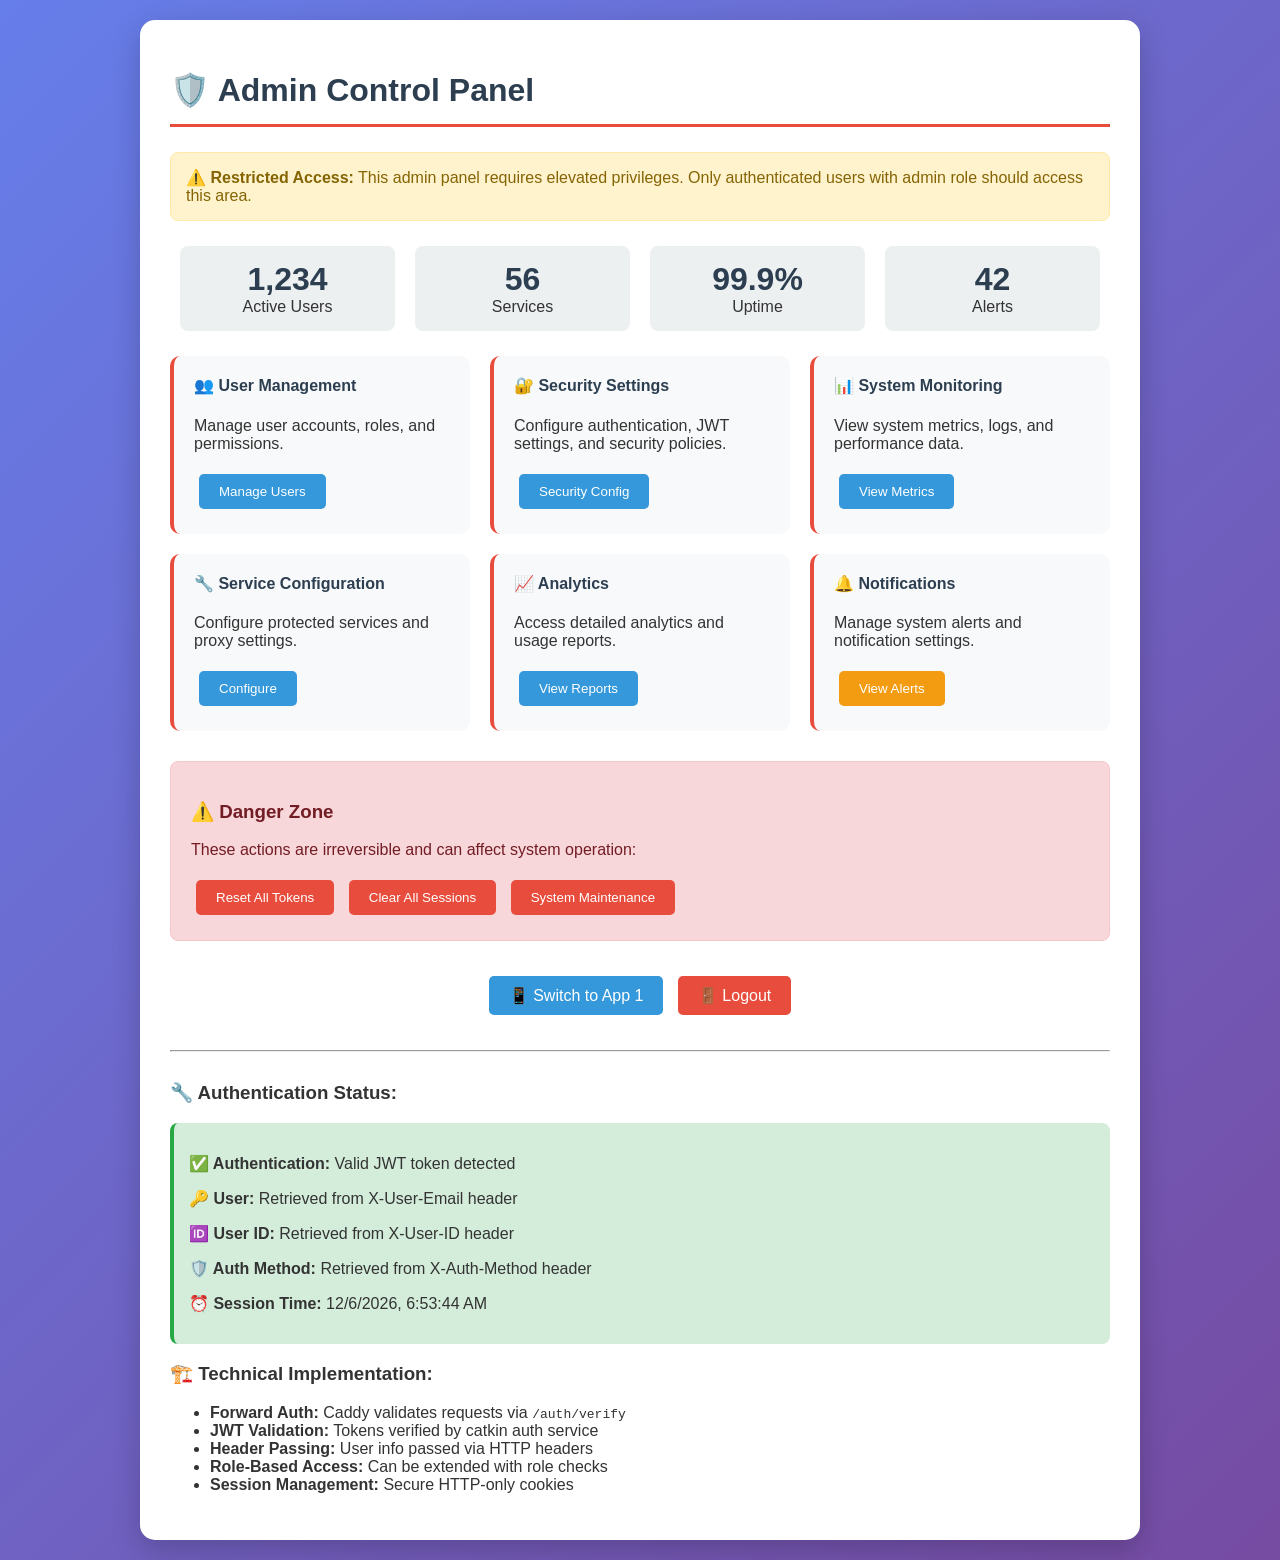
==== caddy/demo-apps/example-app2/index.html @ 6c41c5cb "feat: add caddy instructions" ====
<!DOCTYPE html>
<html lang="en">
<head>
    <meta charset="UTF-8">
    <meta name="viewport" content="width=device-width, initial-scale=1.0">
    <title>Admin Panel</title>
    <style>
        body {
            font-family: 'Segoe UI', Tahoma, Geneva, Verdana, sans-serif;
            max-width: 1000px;
            margin: 0 auto;
            padding: 20px;
            background: linear-gradient(135deg, #667eea 0%, #764ba2 100%);
            color: #333;
            min-height: 100vh;
        }
        .container {
            background: white;
            padding: 30px;
            border-radius: 15px;
            box-shadow: 0 10px 30px rgba(0,0,0,0.2);
        }
        .header {
            color: #2c3e50;
            border-bottom: 3px solid #e74c3c;
            padding-bottom: 15px;
            margin-bottom: 25px;
        }
        .admin-grid {
            display: grid;
            grid-template-columns: repeat(auto-fit, minmax(250px, 1fr));
            gap: 20px;
            margin: 25px 0;
        }
        .admin-card {
            background: #f8f9fa;
            padding: 20px;
            border-radius: 10px;
            border-left: 4px solid #e74c3c;
            transition: transform 0.2s;
        }
        .admin-card:hover {
            transform: translateY(-2px);
            box-shadow: 0 5px 15px rgba(0,0,0,0.1);
        }
        .admin-card h4 {
            margin-top: 0;
            color: #2c3e50;
        }
        .warning {
            background: #fff3cd;
            border: 1px solid #ffeaa7;
            color: #856404;
            padding: 15px;
            border-radius: 8px;
            margin: 20px 0;
        }
        .danger-zone {
            background: #f8d7da;
            border: 1px solid #f5c6cb;
            color: #721c24;
            padding: 20px;
            border-radius: 8px;
            margin: 30px 0;
        }
        .btn {
            padding: 10px 20px;
            border: none;
            border-radius: 5px;
            cursor: pointer;
            text-decoration: none;
            display: inline-block;
            margin: 5px;
            transition: all 0.2s;
        }
        .btn-primary { background: #3498db; color: white; }
        .btn-danger { background: #e74c3c; color: white; }
        .btn-warning { background: #f39c12; color: white; }
        .btn:hover { opacity: 0.8; transform: translateY(-1px); }
        .stats {
            display: flex;
            justify-content: space-around;
            margin: 25px 0;
        }
        .stat {
            text-align: center;
            padding: 15px;
            background: #ecf0f1;
            border-radius: 8px;
            flex: 1;
            margin: 0 10px;
        }
        .stat-number {
            font-size: 2em;
            font-weight: bold;
            color: #2c3e50;
        }
    </style>
</head>
<body>
    <div class="container">
        <h1 class="header">🛡️ Admin Control Panel</h1>

        <div class="warning">
            <strong>⚠️ Restricted Access:</strong> This admin panel requires elevated privileges.
            Only authenticated users with admin role should access this area.
        </div>

        <div class="stats">
            <div class="stat">
                <div class="stat-number">1,234</div>
                <div>Active Users</div>
            </div>
            <div class="stat">
                <div class="stat-number">56</div>
                <div>Services</div>
            </div>
            <div class="stat">
                <div class="stat-number">99.9%</div>
                <div>Uptime</div>
            </div>
            <div class="stat">
                <div class="stat-number">42</div>
                <div>Alerts</div>
            </div>
        </div>

        <div class="admin-grid">
            <div class="admin-card">
                <h4>👥 User Management</h4>
                <p>Manage user accounts, roles, and permissions.</p>
                <button class="btn btn-primary">Manage Users</button>
            </div>

            <div class="admin-card">
                <h4>🔐 Security Settings</h4>
                <p>Configure authentication, JWT settings, and security policies.</p>
                <button class="btn btn-primary">Security Config</button>
            </div>

            <div class="admin-card">
                <h4>📊 System Monitoring</h4>
                <p>View system metrics, logs, and performance data.</p>
                <button class="btn btn-primary">View Metrics</button>
            </div>

            <div class="admin-card">
                <h4>🔧 Service Configuration</h4>
                <p>Configure protected services and proxy settings.</p>
                <button class="btn btn-primary">Configure</button>
            </div>

            <div class="admin-card">
                <h4>📈 Analytics</h4>
                <p>Access detailed analytics and usage reports.</p>
                <button class="btn btn-primary">View Reports</button>
            </div>

            <div class="admin-card">
                <h4>🔔 Notifications</h4>
                <p>Manage system alerts and notification settings.</p>
                <button class="btn btn-warning">View Alerts</button>
            </div>
        </div>

        <div class="danger-zone">
            <h3>⚠️ Danger Zone</h3>
            <p>These actions are irreversible and can affect system operation:</p>
            <button class="btn btn-danger">Reset All Tokens</button>
            <button class="btn btn-danger">Clear All Sessions</button>
            <button class="btn btn-danger">System Maintenance</button>
        </div>

        <div style="margin-top: 30px; text-align: center;">
            <a href="/app1/" class="btn btn-primary">📱 Switch to App 1</a>
            <a href="/auth/login?redirect=/" class="btn btn-danger">🚪 Logout</a>
        </div>

        <hr style="margin: 30px 0;">

        <h3>🔧 Authentication Status:</h3>
        <div style="background: #d4edda; padding: 15px; border-radius: 8px; border-left: 4px solid #28a745;">
            <p><strong>✅ Authentication:</strong> Valid JWT token detected</p>
            <p><strong>🔑 User:</strong> <span id="current-user">Loading from X-User-Email header...</span></p>
            <p><strong>🆔 User ID:</strong> <span id="current-user-id">Loading from X-User-ID header...</span></p>
            <p><strong>🛡️ Auth Method:</strong> <span id="auth-method">Loading from X-Auth-Method header...</span></p>
            <p><strong>⏰ Session Time:</strong> <span id="session-time"></span></p>
        </div>

        <h3>🏗️ Technical Implementation:</h3>
        <ul>
            <li><strong>Forward Auth:</strong> Caddy validates requests via <code>/auth/verify</code></li>
            <li><strong>JWT Validation:</strong> Tokens verified by catkin auth service</li>
            <li><strong>Header Passing:</strong> User info passed via HTTP headers</li>
            <li><strong>Role-Based Access:</strong> Can be extended with role checks</li>
            <li><strong>Session Management:</strong> Secure HTTP-only cookies</li>
        </ul>
    </div>

    <script>
        // Simulate current session info
        document.getElementById('session-time').textContent = new Date().toLocaleString();
        document.getElementById('current-user').textContent = 'Retrieved from X-User-Email header';
        document.getElementById('current-user-id').textContent = 'Retrieved from X-User-ID header';
        document.getElementById('auth-method').textContent = 'Retrieved from X-Auth-Method header';

        // Add some interactivity
        document.querySelectorAll('.admin-card').forEach(card => {
            card.addEventListener('click', function() {
                const title = this.querySelector('h4').textContent;
                alert(`Opening ${title}... (Demo only)`);
            });
        });
    </script>
</body>
</html>
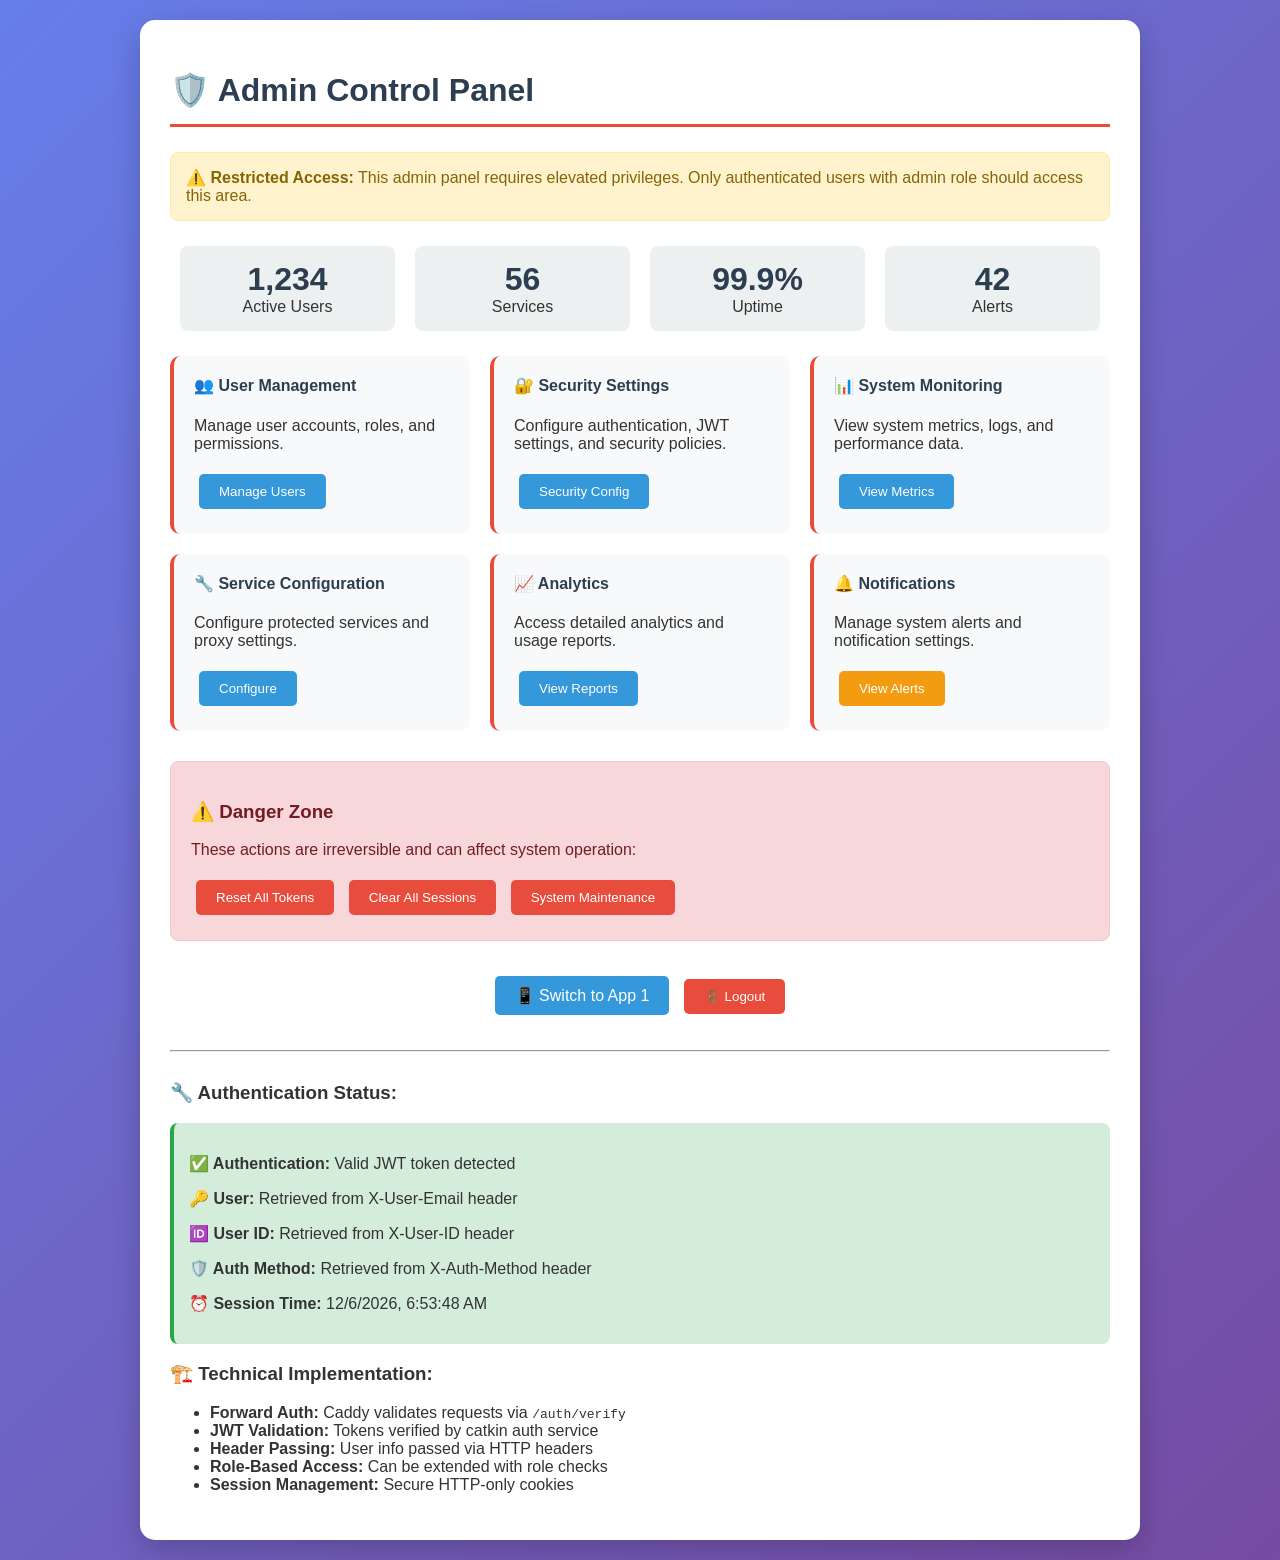
==== commit 7d3dd915: "fix: implement logout in demo apps" ====
--- a/caddy/demo-apps/example-app2/index.html
+++ b/caddy/demo-apps/example-app2/index.html
@@ -173,7 +173,7 @@
 
         <div style="margin-top: 30px; text-align: center;">
             <a href="/app1/" class="btn btn-primary">📱 Switch to App 1</a>
-            <a href="/auth/login?redirect=/" class="btn btn-danger">🚪 Logout</a>
+            <button onclick="logout()" class="btn btn-danger">🚪 Logout</button>
         </div>
 
         <hr style="margin: 30px 0;">
@@ -211,6 +211,13 @@
                 alert(`Opening ${title}... (Demo only)`);
             });
         });
+
+        // Logout function that properly uses the auth service
+        function logout() {
+            // Redirect to the auth service logout endpoint
+            // This properly clears the server-side cookie and redirects back
+            window.location.href = '/auth/logout?redirect=' + encodeURIComponent(window.location.origin) + '/auth/login';
+        }
     </script>
 </body>
 </html>
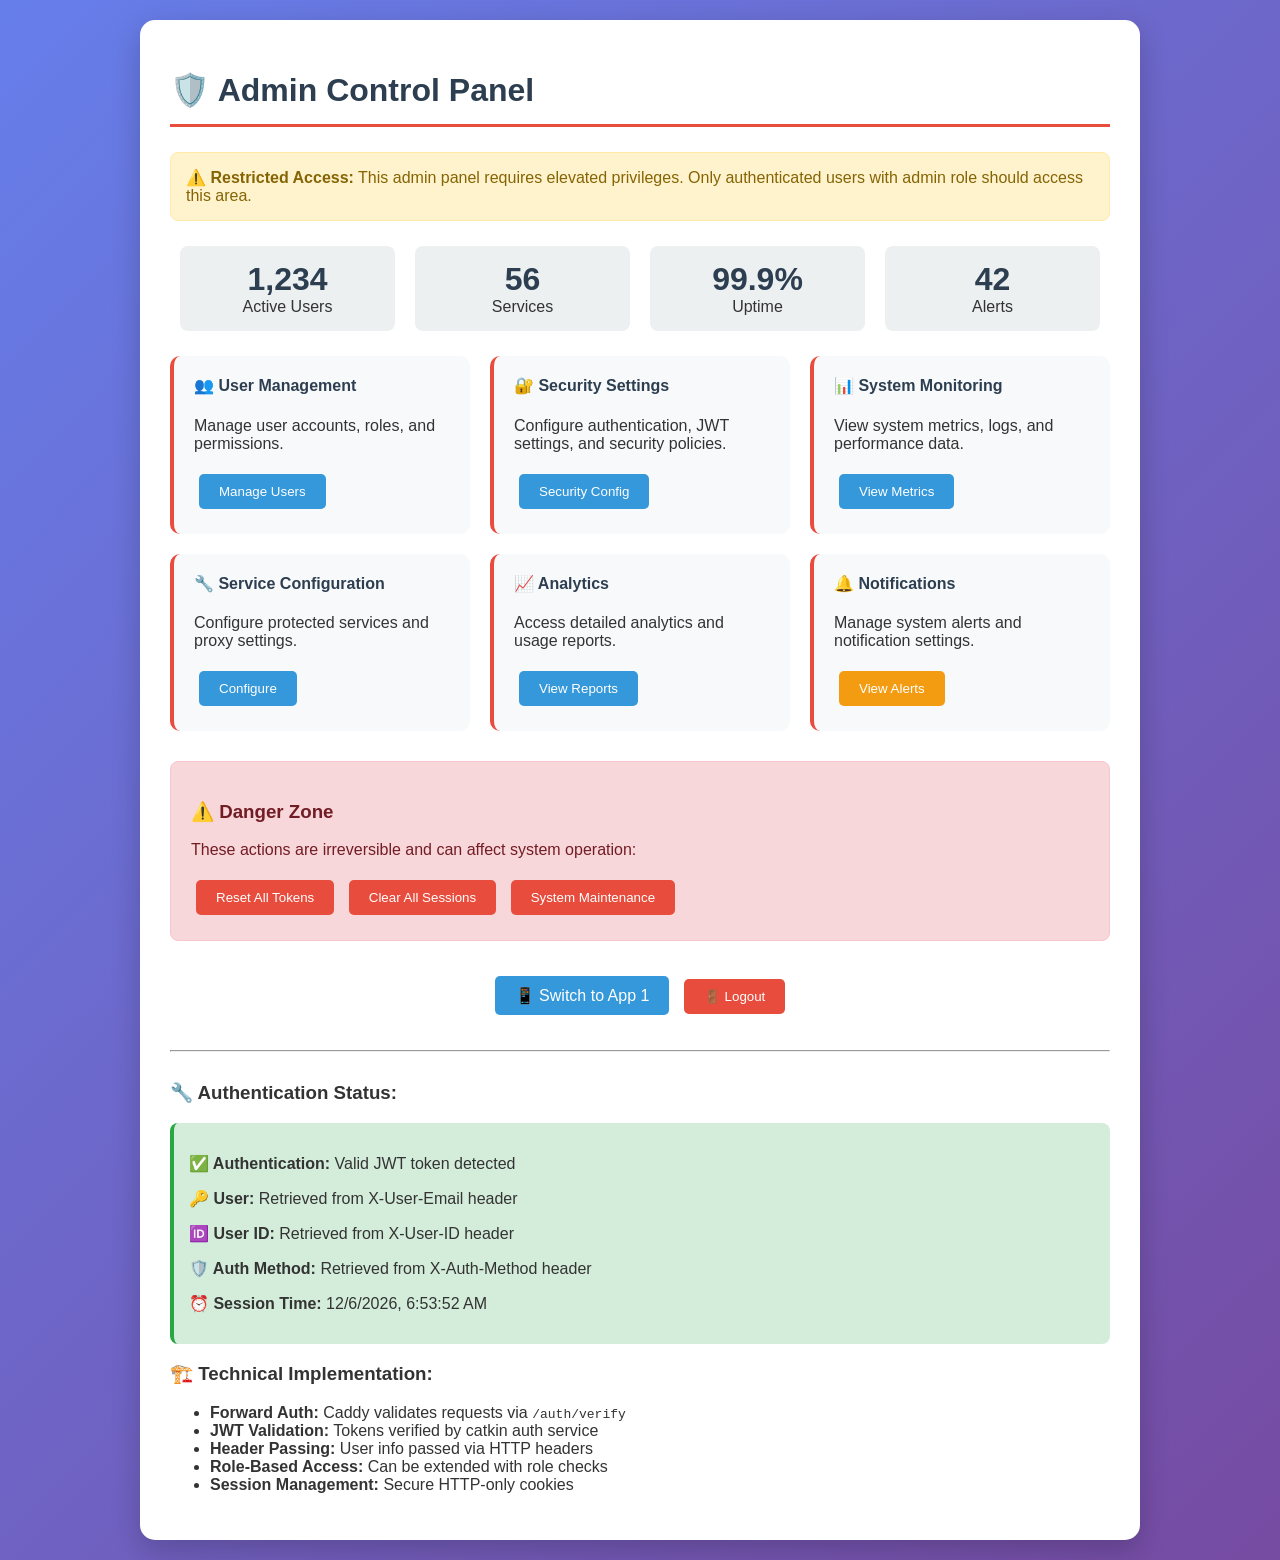
==== commit 7adc9b68: "fix: update caddyfile to use correct network routes" ====
--- a/caddy/demo-apps/example-app2/index.html
+++ b/caddy/demo-apps/example-app2/index.html
@@ -172,7 +172,7 @@
         </div>
 
         <div style="margin-top: 30px; text-align: center;">
-            <a href="/app1/" class="btn btn-primary">📱 Switch to App 1</a>
+            <a href="http://localhost:8080/" class="btn btn-primary">📱 Switch to App 1</a>
             <button onclick="logout()" class="btn btn-danger">🚪 Logout</button>
         </div>
 
